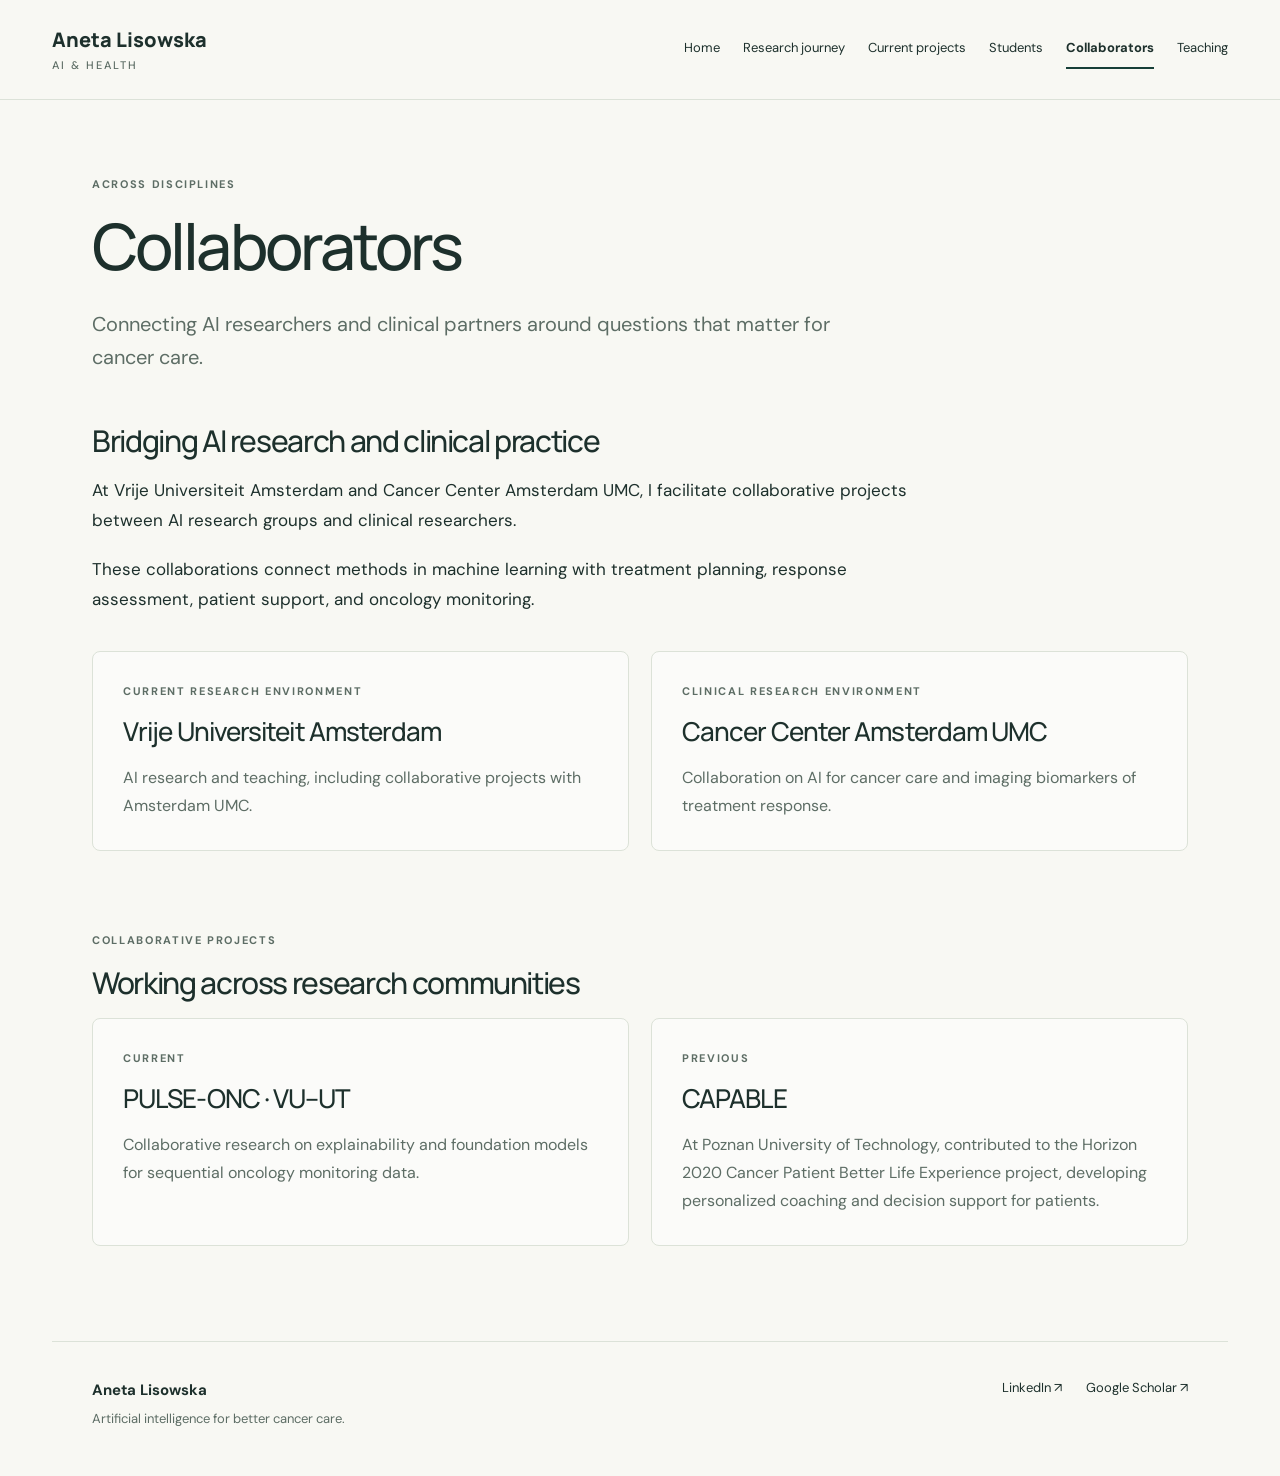
==== collaborators.html @ bf1ae2ec "Expand personal website with research journey, projects and teaching" ====
<!doctype html>
<html lang="en"><head><meta charset="utf-8"><meta name="viewport" content="width=device-width, initial-scale=1">
<title>Collaborators | Aneta Lisowska</title><meta name="description" content="Connecting AI researchers and clinical partners around questions that matter for cancer care.">
<meta name="theme-color" content="#163f38"><link rel="stylesheet" href="style.css"></head>
<body><a class="skip" href="#main">Skip to content</a>
<header><div class="header-inner"><a class="brand" href="index.html">Aneta Lisowska<span>AI &amp; Health</span></a>
<nav aria-label="Main navigation"><a href="index.html">Home</a><a href="research-journey.html">Research journey</a><a href="projects.html">Current projects</a><a href="students.html">Students</a><a href="collaborators.html" aria-current="page">Collaborators</a><a href="teaching.html">Teaching</a></nav></div></header>
<main id="main"><section class="page-heading"><p class="eyebrow">Across disciplines</p><h1>Collaborators</h1><p class="intro">Connecting AI researchers and clinical partners around questions that matter for cancer care.</p></section>
<section class="reading section first"><h2>Bridging AI research and clinical practice</h2><p>At Vrije Universiteit Amsterdam and Cancer Center Amsterdam UMC, I facilitate collaborative projects between AI research groups and clinical researchers.</p><p>These collaborations connect methods in machine learning with treatment planning, response assessment, patient support, and oncology monitoring.</p></section><div class="grid two"><article class="card"><p class="eyebrow">Current research environment</p><h2>Vrije Universiteit Amsterdam</h2><p>AI research and teaching, including collaborative projects with Amsterdam UMC.</p></article><article class="card"><p class="eyebrow">Clinical research environment</p><h2>Cancer Center Amsterdam UMC</h2><p>Collaboration on AI for cancer care and imaging biomarkers of treatment response.</p></article>
</div><section class="section"><p class="eyebrow">Collaborative projects</p><h2>Working across research communities</h2><div class="grid two"><article class="card"><p class="eyebrow">Current</p><h2>PULSE-ONC · VU–UT</h2><p>Collaborative research on explainability and foundation models for sequential oncology monitoring data.</p></article><article class="card"><p class="eyebrow">Previous</p><h2>CAPABLE</h2><p>At Poznan University of Technology, contributed to the Horizon 2020 Cancer Patient Better Life Experience project, developing personalized coaching and decision support for patients.</p></article></div></section></main>
<footer><div><strong>Aneta Lisowska</strong><p>Artificial intelligence for better cancer care.</p></div><div class="footer-links"><a href="https://www.linkedin.com/in/anetajl/">LinkedIn ↗</a><a href="https://scholar.google.com/citations?user=-hXV9EsAAAAJ&amp;hl=en">Google Scholar ↗</a></div></footer>
</body></html>
---- style.css ----
@import url('https://fonts.googleapis.com/css2?family=DM+Sans:wght@400;500;600;700&family=Manrope:wght@400;500;600;700;800&display=swap');
:root{--paper:#f8f8f3;--ink:#1d302c;--muted:#5d6d65;--green:#163f38;--line:#dce2d8;--accent:#d9edab;--white:#fff;--radius:8px}
*{box-sizing:border-box}html{scroll-behavior:smooth}body{margin:0;background:var(--paper);color:var(--ink);font-family:'DM Sans',Arial,sans-serif;font-size:17px;line-height:1.75}a{color:inherit;text-underline-offset:5px}a:hover{text-decoration:underline}a:focus-visible{outline:3px solid #618833;outline-offset:5px}header{border-bottom:1px solid var(--line)}.header-inner{max-width:1256px;margin:auto;display:flex;align-items:center;justify-content:space-between;gap:28px;padding:27px 40px}.brand{font-family:Manrope,Arial,sans-serif;text-decoration:none;font-size:20px;font-weight:800;white-space:nowrap;line-height:1.3}.brand span{display:block;font-family:'DM Sans',Arial,sans-serif;font-size:11px;text-transform:uppercase;letter-spacing:.18em;font-weight:500;margin-top:5px;color:var(--muted)}nav{display:flex;gap:23px;flex-wrap:wrap}nav a{text-decoration:none;font-size:13px;line-height:1.6;padding:8px 0;border-bottom:2px solid transparent}nav a[aria-current]{border-color:var(--green);font-weight:700}main{max-width:1176px;margin:auto;padding:0 40px 95px}.page-heading{padding:75px 0 49px;max-width:890px}.eyebrow{font-size:11px;line-height:1.7;text-transform:uppercase;letter-spacing:.15em;font-weight:700;color:var(--muted);margin:0 0 15px}h1,h2{font-family:Manrope,Arial,sans-serif;font-weight:500;letter-spacing:-.045em;line-height:1.17}h1{font-size:clamp(40px,5vw,68px);margin:0 0 24px}h2{font-size:30px;margin:0 0 18px}.intro{font-size:20px;line-height:1.65;color:var(--muted);max-width:740px;margin:0}p{margin:0 0 20px}.home-profile{display:grid;grid-template-columns: .8fr 1.2fr;gap:65px;align-items:center;padding:12px 0 30px}.portrait{position:relative}.portrait img{display:block;width:100%;height:420px;object-fit:cover;object-position:center 35%;border-radius:var(--radius);background:var(--line)}.portrait span{display:block;font-size:11px;letter-spacing:.07em;color:var(--muted);padding-top:12px}.profile-copy h2{font-size:35px}.profile-copy p{color:var(--muted)}.profile-copy .eyebrow{font-size:10px}.button{display:inline-flex;justify-content:space-between;align-items:center;gap:24px;background:var(--green);color:white;padding:13px 20px;border-radius:4px;text-decoration:none;font-size:14px;font-weight:500}.button:hover{background:#25594d;text-decoration:none}.section{margin-top:80px}.section-title{margin-bottom:30px}.section-title h2{font-size:36px}.grid{display:grid;gap:22px}.two{grid-template-columns:repeat(2,minmax(0,1fr))}.three{grid-template-columns:repeat(3,minmax(0,1fr))}.card{padding:30px;border:1px solid var(--line);border-radius:var(--radius);background:rgba(255,255,255,.5)}.card h2{font-size:26px;letter-spacing:-.035em}.card p:last-child{margin-bottom:0}.card>p:not(.eyebrow){font-size:16px;color:var(--muted)}.feature-strip{margin-top:70px;padding:42px;background:var(--green);color:#fff;border-radius:var(--radius);display:flex;gap:35px;justify-content:space-between;align-items:center}.feature-strip>div{max-width:660px}.feature-strip h2{font-size:32px}.feature-strip .eyebrow{color:var(--accent)}.feature-strip p:last-child{color:#d1ded6;font-size:16px;margin:0}.light{background:var(--accent);color:var(--green);white-space:nowrap}.light:hover{background:#e7f5c9}.timeline{list-style:none;padding:0;margin:10px 0 0}.timeline li{display:grid;grid-template-columns:190px 1fr;position:relative}.timeline-date{font-size:13px;font-weight:600;padding:8px 30px 0 0;color:var(--muted)}.timeline article{border-left:1px solid #b7c7b4;padding:0 0 48px 40px;position:relative}.timeline article:before{content:'';position:absolute;left:-6px;top:10px;width:11px;height:11px;border-radius:50%;background:var(--green);box-shadow:0 0 0 6px var(--paper)}.timeline article h2{font-size:28px;margin-bottom:10px}.timeline article .eyebrow{margin-bottom:9px}.institution{font-size:15px;font-weight:500;color:var(--green)}.timeline article>p:last-child{max-width:720px;font-size:16px;color:var(--muted);margin-bottom:0}.timeline li:last-child article{padding-bottom:0}.project-list{display:grid;gap:24px;counter-reset:project}.project-list .card{position:relative;padding:35px 40px}.project-list h2{font-size:36px}.project-list .card>p{max-width:790px}.tags{display:flex;gap:8px;flex-wrap:wrap;margin-top:24px}.tags span{font-size:12px;padding:5px 12px;background:#e9efdf;border-radius:30px;color:var(--green)}.reading{max-width:820px}.first{margin-top:0;margin-bottom:36px}.publication-list{list-style:none;margin:0 0 28px;padding:0}.publication-list li{padding:23px 0;border-bottom:1px solid var(--line);font-size:16px}.publication-list strong{font-weight:500}.publication-list span{display:block;font-size:13px;color:var(--muted);margin-top:8px}.text-link{font-size:14px;font-weight:600}footer{max-width:1176px;margin:auto;border-top:1px solid var(--line);padding:35px 40px 45px;display:flex;justify-content:space-between;gap:30px;font-size:13px}footer strong{font-size:15px}footer p{color:var(--muted);margin:5px 0 0}.footer-links{display:flex;gap:24px;align-items:start}.footer-links a{text-decoration:none}.skip{position:fixed;left:16px;top:-100px;padding:12px;background:white;z-index:10}.skip:focus{top:12px}
@media(min-width:1000px){body:has(.home-profile) .page-heading{max-width:960px}body:has(.home-profile) h1{font-size:66px;max-width:850px}}
@media(max-width:1000px){.header-inner{align-items:flex-start;flex-direction:column;gap:18px}nav{gap:19px}.home-profile{gap:35px}.three{grid-template-columns:1fr}.feature-strip{align-items:flex-start;flex-direction:column}.timeline li{grid-template-columns:160px 1fr}}
@media(max-width:650px){body{font-size:16px}.header-inner{padding:23px 22px}nav{gap:6px 18px}nav a{font-size:12px}main{padding:0 22px 60px}.page-heading{padding:44px 0 33px}h1{font-size:42px}.intro{font-size:18px}.home-profile{grid-template-columns:1fr;gap:28px}.portrait{max-width:370px}.portrait img{height:360px}.profile-copy h2{font-size:30px}.two{grid-template-columns:1fr}.section{margin-top:50px}.card{padding:25px}.feature-strip{padding:28px;margin-top:45px}.timeline li{grid-template-columns:1fr}.timeline-date{padding:0 0 12px 25px}.timeline article{padding:0 0 35px 25px}.timeline article h2{font-size:25px}.timeline article:before{top:7px}.project-list .card{padding:26px}.project-list h2{font-size:30px}footer{padding:28px 22px;flex-direction:column;gap:20px}.footer-links{flex-wrap:wrap}}
@media(prefers-reduced-motion:reduce){html{scroll-behavior:auto}}
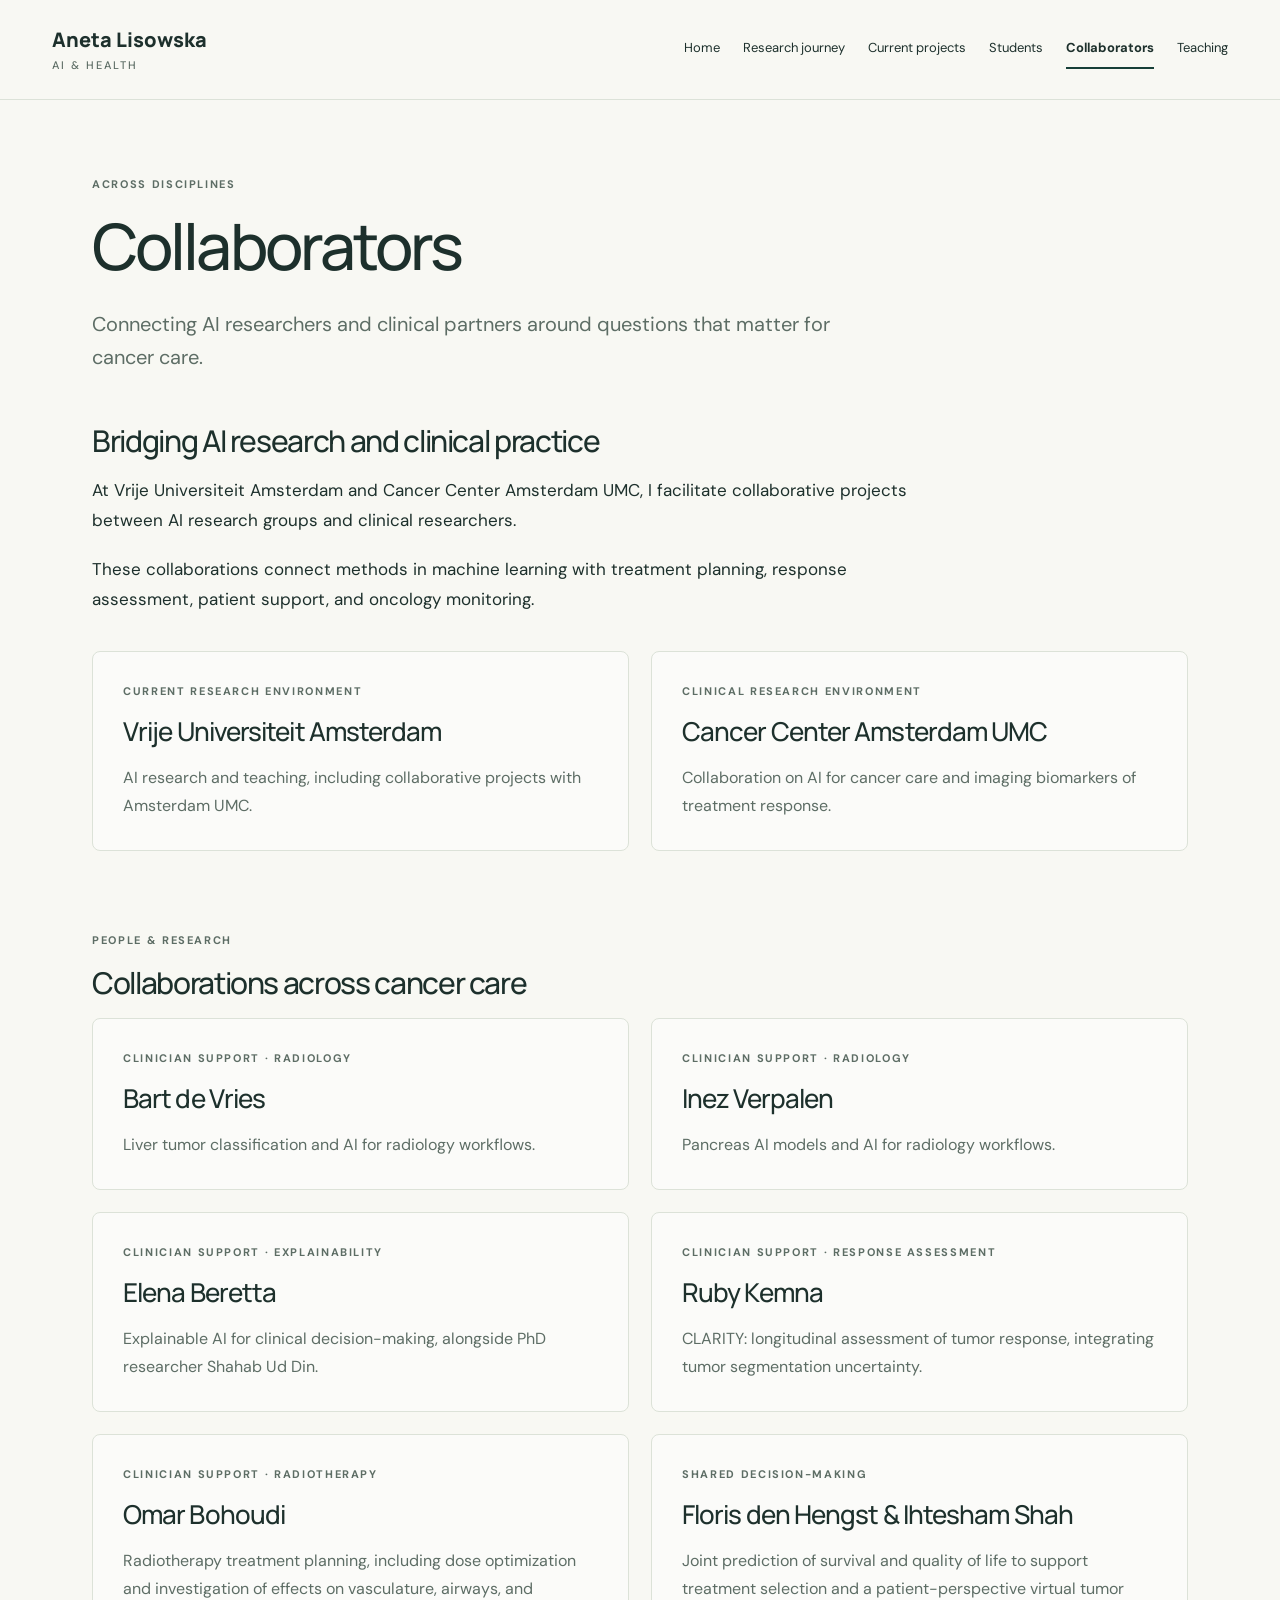
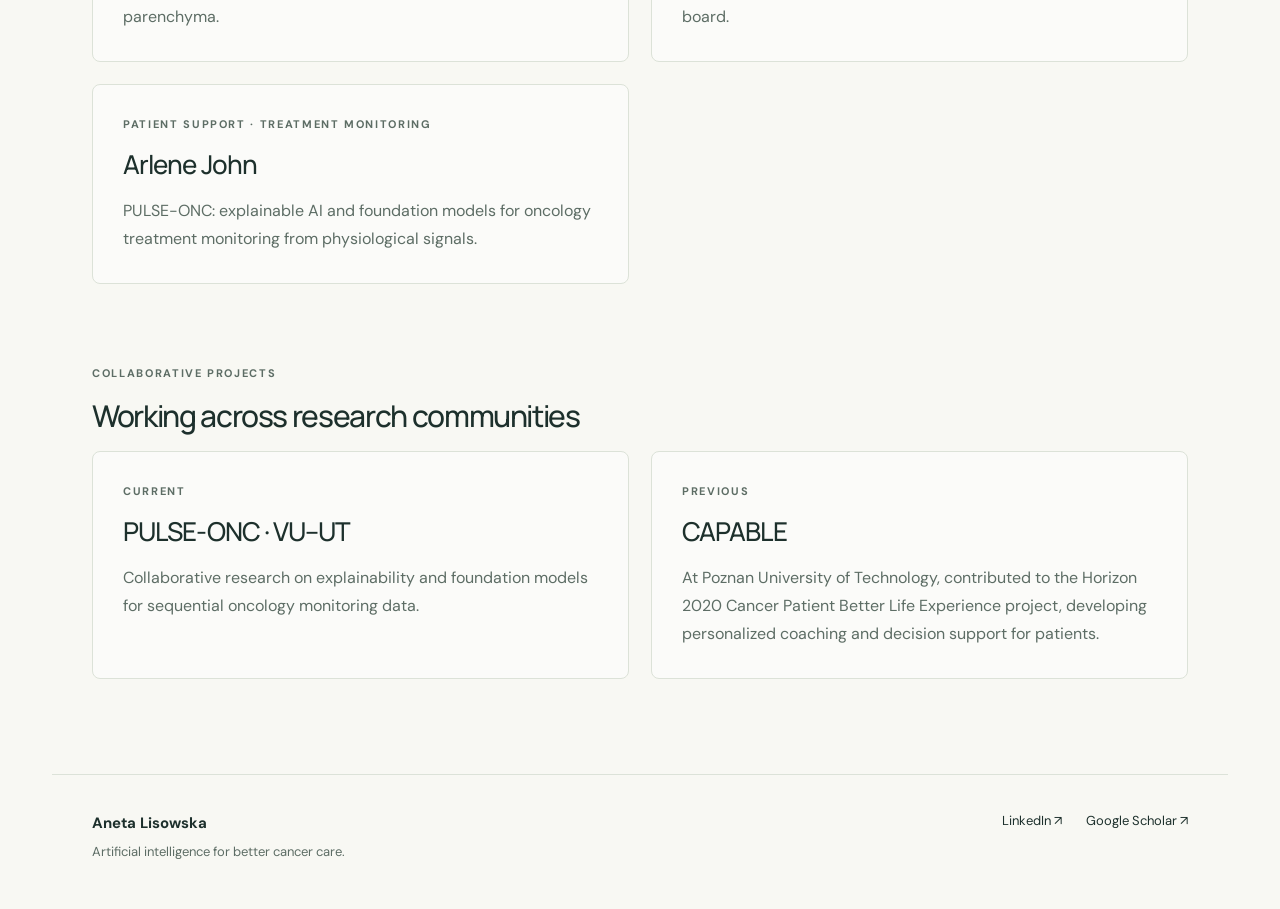
==== commit c96b1fbf: "Show clinician and patient research across the cancer care journey" ====
--- a/collaborators.html
+++ b/collaborators.html
@@ -7,6 +7,7 @@
 <nav aria-label="Main navigation"><a href="index.html">Home</a><a href="research-journey.html">Research journey</a><a href="projects.html">Current projects</a><a href="students.html">Students</a><a href="collaborators.html" aria-current="page">Collaborators</a><a href="teaching.html">Teaching</a></nav></div></header>
 <main id="main"><section class="page-heading"><p class="eyebrow">Across disciplines</p><h1>Collaborators</h1><p class="intro">Connecting AI researchers and clinical partners around questions that matter for cancer care.</p></section>
 <section class="reading section first"><h2>Bridging AI research and clinical practice</h2><p>At Vrije Universiteit Amsterdam and Cancer Center Amsterdam UMC, I facilitate collaborative projects between AI research groups and clinical researchers.</p><p>These collaborations connect methods in machine learning with treatment planning, response assessment, patient support, and oncology monitoring.</p></section><div class="grid two"><article class="card"><p class="eyebrow">Current research environment</p><h2>Vrije Universiteit Amsterdam</h2><p>AI research and teaching, including collaborative projects with Amsterdam UMC.</p></article><article class="card"><p class="eyebrow">Clinical research environment</p><h2>Cancer Center Amsterdam UMC</h2><p>Collaboration on AI for cancer care and imaging biomarkers of treatment response.</p></article>
-</div><section class="section"><p class="eyebrow">Collaborative projects</p><h2>Working across research communities</h2><div class="grid two"><article class="card"><p class="eyebrow">Current</p><h2>PULSE-ONC · VU–UT</h2><p>Collaborative research on explainability and foundation models for sequential oncology monitoring data.</p></article><article class="card"><p class="eyebrow">Previous</p><h2>CAPABLE</h2><p>At Poznan University of Technology, contributed to the Horizon 2020 Cancer Patient Better Life Experience project, developing personalized coaching and decision support for patients.</p></article></div></section></main>
+</div><section class="section"><p class="eyebrow">People & research</p><h2>Collaborations across cancer care</h2><div class="grid two"><article class="card"><p class="eyebrow">Clinician support · Radiology</p><h2>Bart de Vries</h2><p>Liver tumor classification and AI for radiology workflows.</p></article><article class="card"><p class="eyebrow">Clinician support · Radiology</p><h2>Inez Verpalen</h2><p>Pancreas AI models and AI for radiology workflows.</p></article><article class="card"><p class="eyebrow">Clinician support · Explainability</p><h2>Elena Beretta</h2><p>Explainable AI for clinical decision-making, alongside PhD researcher Shahab Ud Din.</p></article><article class="card"><p class="eyebrow">Clinician support · Response assessment</p><h2>Ruby Kemna</h2><p>CLARITY: longitudinal assessment of tumor response, integrating tumor segmentation uncertainty.</p></article><article class="card"><p class="eyebrow">Clinician support · Radiotherapy</p><h2>Omar Bohoudi</h2><p>Radiotherapy treatment planning, including dose optimization and investigation of effects on vasculature, airways, and parenchyma.</p></article><article class="card"><p class="eyebrow">Shared decision-making</p><h2>Floris den Hengst &amp; Ihtesham Shah</h2><p>Joint prediction of survival and quality of life to support treatment selection and a patient-perspective virtual tumor board.</p></article><article class="card"><p class="eyebrow">Patient support · Treatment monitoring</p><h2>Arlene John</h2><p>PULSE-ONC: explainable AI and foundation models for oncology treatment monitoring from physiological signals.</p></article>
+</div></section><section class="section"><p class="eyebrow">Collaborative projects</p><h2>Working across research communities</h2><div class="grid two"><article class="card"><p class="eyebrow">Current</p><h2>PULSE-ONC · VU–UT</h2><p>Collaborative research on explainability and foundation models for sequential oncology monitoring data.</p></article><article class="card"><p class="eyebrow">Previous</p><h2>CAPABLE</h2><p>At Poznan University of Technology, contributed to the Horizon 2020 Cancer Patient Better Life Experience project, developing personalized coaching and decision support for patients.</p></article></div></section></main>
 <footer><div><strong>Aneta Lisowska</strong><p>Artificial intelligence for better cancer care.</p></div><div class="footer-links"><a href="https://www.linkedin.com/in/anetajl/">LinkedIn ↗</a><a href="https://scholar.google.com/citations?user=-hXV9EsAAAAJ&amp;hl=en">Google Scholar ↗</a></div></footer>
 </body></html>
--- a/style.css
+++ b/style.css
@@ -4,4 +4,6 @@
 @media(min-width:1000px){body:has(.home-profile) .page-heading{max-width:960px}body:has(.home-profile) h1{font-size:66px;max-width:850px}}
 @media(max-width:1000px){.header-inner{align-items:flex-start;flex-direction:column;gap:18px}nav{gap:19px}.home-profile{gap:35px}.three{grid-template-columns:1fr}.feature-strip{align-items:flex-start;flex-direction:column}.timeline li{grid-template-columns:160px 1fr}}
 @media(max-width:650px){body{font-size:16px}.header-inner{padding:23px 22px}nav{gap:6px 18px}nav a{font-size:12px}main{padding:0 22px 60px}.page-heading{padding:44px 0 33px}h1{font-size:42px}.intro{font-size:18px}.home-profile{grid-template-columns:1fr;gap:28px}.portrait{max-width:370px}.portrait img{height:360px}.profile-copy h2{font-size:30px}.two{grid-template-columns:1fr}.section{margin-top:50px}.card{padding:25px}.feature-strip{padding:28px;margin-top:45px}.timeline li{grid-template-columns:1fr}.timeline-date{padding:0 0 12px 25px}.timeline article{padding:0 0 35px 25px}.timeline article h2{font-size:25px}.timeline article:before{top:7px}.project-list .card{padding:26px}.project-list h2{font-size:30px}footer{padding:28px 22px;flex-direction:column;gap:20px}.footer-links{flex-wrap:wrap}}
+.clinician-text{color:#4c762f}.patient-text{color:#315b9b}.support-tracks{margin-top:32px}.support-tracks .card{border-top:4px solid #5a833c;background:#f0f4e9}.support-tracks .patient-track{border-top-color:#315b9b;background:#edf2fa}.support-tracks h3{font-family:Manrope,Arial,sans-serif;font-size:25px;font-weight:500;line-height:1.3;letter-spacing:-.03em;margin:0 0 16px}.support-tracks p:last-child{color:var(--muted);font-size:16px}.care-pathway{margin-top:35px;padding:30px 0;border-top:2px solid #db8b4b;border-bottom:1px solid var(--line)}.care-stages{display:grid;grid-template-columns:repeat(4,minmax(0,1fr));list-style:none;padding:0;margin:25px 0 0;gap:25px}.care-stages li{position:relative}.stage-number{display:block;font-size:12px;color:var(--muted);margin-bottom:10px}.care-stages h3{font-size:17px;line-height:1.4;margin:0 0 8px;font-weight:600}.care-stages p{font-size:14px;line-height:1.6;color:var(--muted);margin:0}.care-stages li:not(:last-child):after{content:'→';position:absolute;right:0;top:0;color:#9caa96}.research-connections{display:grid;grid-template-columns:1fr 1fr;gap:25px;margin-top:25px}.research-connections a{display:block;text-decoration:none;padding:15px 0}.research-connections a:hover strong{text-decoration:underline}.research-connections span{display:block;font-size:11px;text-transform:uppercase;letter-spacing:.1em;margin-bottom:8px}.research-connections strong{font-size:15px;font-weight:500}.research-map .section-title h2{font-size:clamp(30px,4vw,43px);max-width:850px}.research-map .intro{font-size:18px}
+@media(max-width:650px){.care-stages{grid-template-columns:1fr;gap:0}.care-stages li{padding:0 0 25px 28px;border-left:1px solid var(--line)}.care-stages li:before{content:'';width:7px;height:7px;background:#db8b4b;border-radius:50%;position:absolute;top:6px;left:-4px}.care-stages li:not(:last-child):after{content:none}.care-stages li:last-child{padding-bottom:0}.research-connections{grid-template-columns:1fr;gap:0}.care-pathway{padding:25px 0}.support-tracks h3{font-size:24px}}
 @media(prefers-reduced-motion:reduce){html{scroll-behavior:auto}}
